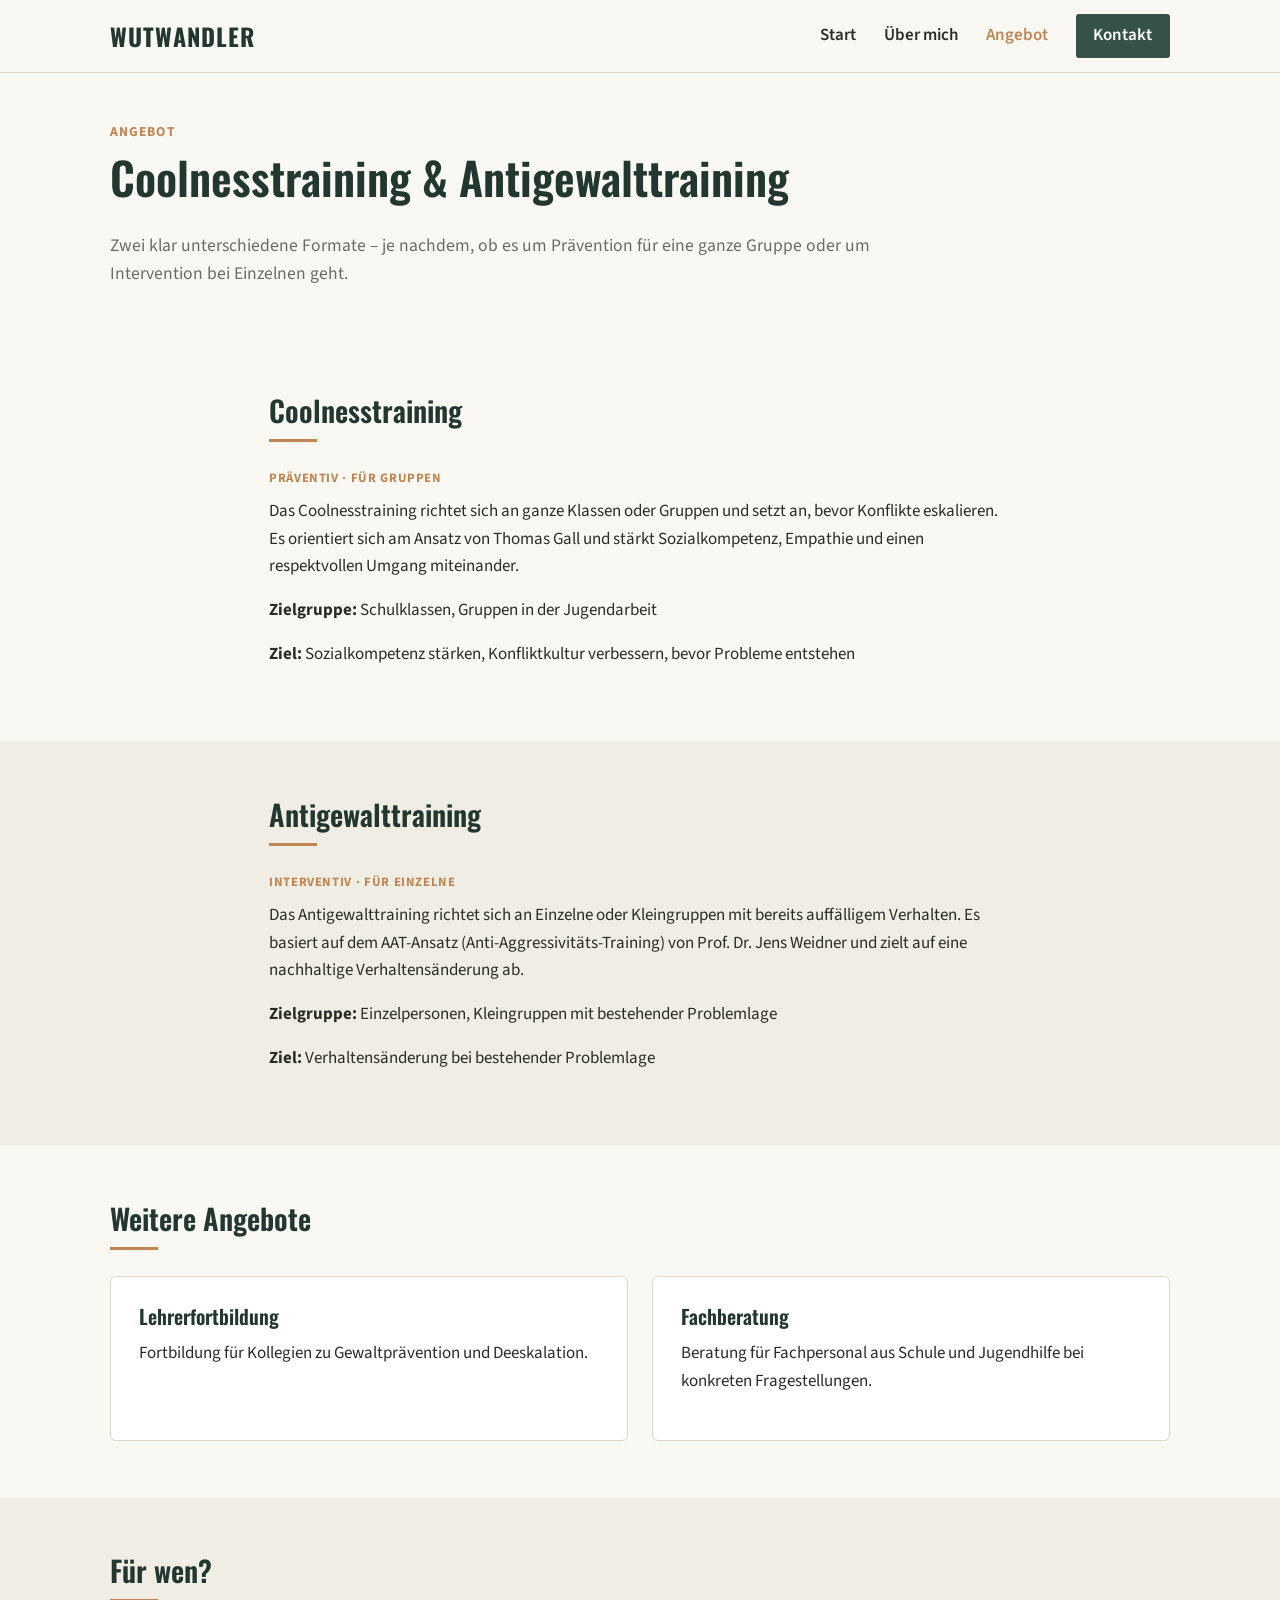
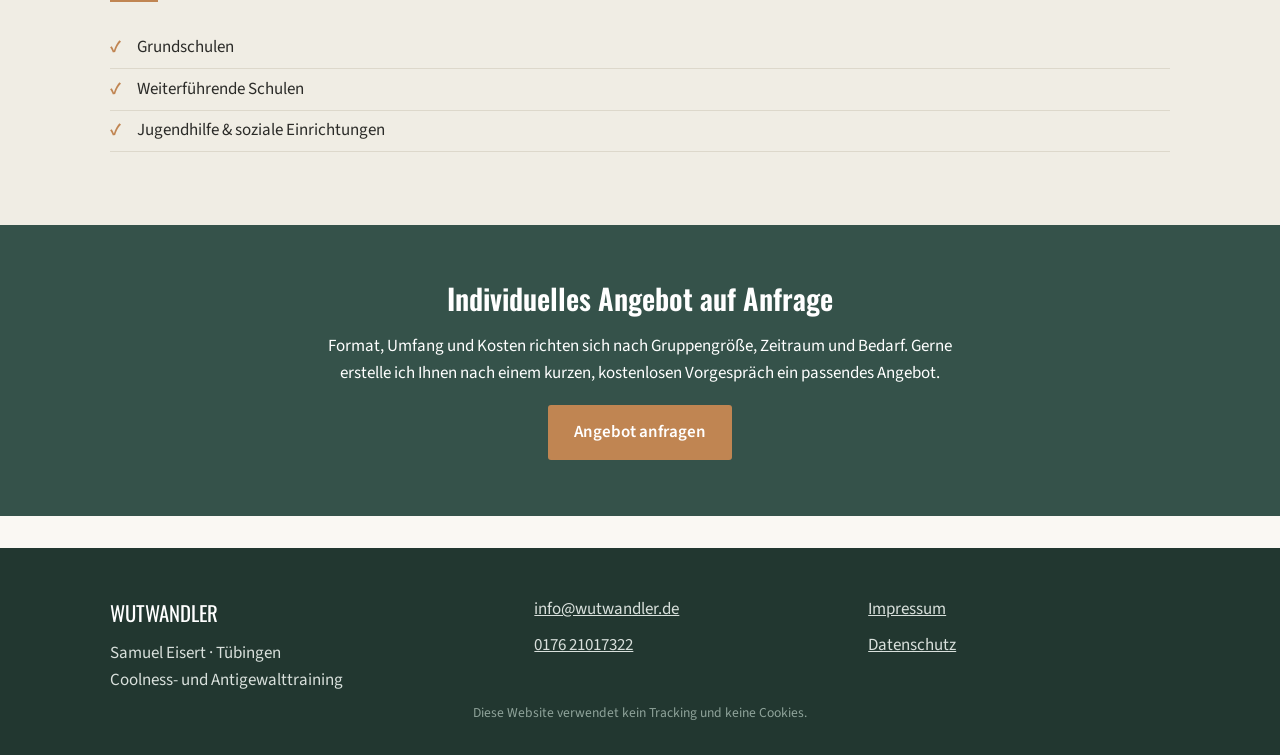
==== angebot.html @ 65e0aabd "Erste Version der Wutwandler-Webseite" ====
<!DOCTYPE html>
<html lang="de">
<head>
<meta charset="UTF-8">
<meta name="viewport" content="width=device-width, initial-scale=1.0">
<title>Angebot | Wutwandler</title>
<meta name="description" content="Coolnesstraining für Gruppen und Antigewalttraining für Einzelne – Angebote für Schulen und Jugendhilfe.">
<link rel="preconnect" href="https://fonts.googleapis.com">
<link rel="preconnect" href="https://fonts.gstatic.com" crossorigin>
<link href="https://fonts.googleapis.com/css2?family=Oswald:wght@400;500;600;700&family=Source+Sans+3:wght@400;500;600;700&display=swap" rel="stylesheet">
<link rel="stylesheet" href="css/style.css">
</head>
<body>
<header class="site-header">
  <div class="container header-inner">
    <a href="index.html" class="logo">Wutwandler</a>
    <button class="nav-toggle" aria-label="Menü öffnen" aria-expanded="false" aria-controls="primary-nav">
      <span></span><span></span><span></span>
    </button>
    <nav id="primary-nav" class="primary-nav">
      <ul>
        <li><a href="index.html">Start</a></li>
        <li><a href="ueber-mich.html">Über mich</a></li>
        <li><a href="angebot.html" class="active">Angebot</a></li>
        <li><a href="kontakt.html" class="nav-cta">Kontakt</a></li>
      </ul>
    </nav>
  </div>
</header>

<main>
  <section class="page-header">
    <div class="container">
      <p class="eyebrow">Angebot</p>
      <h1>Coolnesstraining &amp; Antigewalttraining</h1>
      <p class="page-lead">
        Zwei klar unterschiedene Formate – je nachdem, ob es um Prävention für
        eine ganze Gruppe oder um Intervention bei Einzelnen geht.
      </p>
    </div>
  </section>

  <section id="coolnesstraining" class="section">
    <div class="container offer-detail">
      <h2 class="section-title">Coolnesstraining</h2>
      <p class="offer-tag">Präventiv · für Gruppen</p>
      <p>
        Das Coolnesstraining richtet sich an ganze Klassen oder Gruppen und
        setzt an, bevor Konflikte eskalieren. Es orientiert sich am Ansatz von
        Thomas Gall und stärkt Sozialkompetenz, Empathie und einen respektvollen
        Umgang miteinander.
      </p>
      <p><strong>Zielgruppe:</strong> Schulklassen, Gruppen in der Jugendarbeit</p>
      <p><strong>Ziel:</strong> Sozialkompetenz stärken, Konfliktkultur verbessern, bevor Probleme entstehen</p>
    </div>
  </section>

  <section id="antigewalttraining" class="section section-alt">
    <div class="container offer-detail">
      <h2 class="section-title">Antigewalttraining</h2>
      <p class="offer-tag">Interventiv · für Einzelne</p>
      <p>
        Das Antigewalttraining richtet sich an Einzelne oder Kleingruppen mit
        bereits auffälligem Verhalten. Es basiert auf dem AAT-Ansatz
        (Anti-Aggressivitäts-Training) von Prof. Dr. Jens Weidner und zielt auf
        eine nachhaltige Verhaltensänderung ab.
      </p>
      <p><strong>Zielgruppe:</strong> Einzelpersonen, Kleingruppen mit bestehender Problemlage</p>
      <p><strong>Ziel:</strong> Verhaltensänderung bei bestehender Problemlage</p>
    </div>
  </section>

  <section class="section">
    <div class="container">
      <h2 class="section-title">Weitere Angebote</h2>
      <div class="offer-grid">
        <div class="offer-card">
          <h3>Lehrerfortbildung</h3>
          <p>Fortbildung für Kollegien zu Gewaltprävention und Deeskalation.</p>
        </div>
        <div class="offer-card">
          <h3>Fachberatung</h3>
          <p>Beratung für Fachpersonal aus Schule und Jugendhilfe bei konkreten Fragestellungen.</p>
        </div>
      </div>
    </div>
  </section>

  <section class="section section-alt">
    <div class="container">
      <h2 class="section-title">Für wen?</h2>
      <ul class="check-list">
        <li>Grundschulen</li>
        <li>Weiterführende Schulen</li>
        <li>Jugendhilfe &amp; soziale Einrichtungen</li>
      </ul>
    </div>
  </section>

  <section class="section cta-band">
    <div class="container cta-inner">
      <h2>Individuelles Angebot auf Anfrage</h2>
      <p>
        Format, Umfang und Kosten richten sich nach Gruppengröße, Zeitraum und
        Bedarf. Gerne erstelle ich Ihnen nach einem kurzen, kostenlosen
        Vorgespräch ein passendes Angebot.
      </p>
      <a href="kontakt.html" class="btn btn-primary">Angebot anfragen</a>
    </div>
  </section>
</main>

<footer class="site-footer">
  <div class="container footer-inner">
    <div class="footer-brand">
      <p class="footer-logo">Wutwandler</p>
      <p>Samuel Eisert · Tübingen<br>Coolness- und Antigewalttraining</p>
    </div>
    <div class="footer-contact">
      <p class="js-email"></p>
      <p class="js-phone"></p>
    </div>
    <div class="footer-legal">
      <p><a href="impressum.html">Impressum</a></p>
      <p><a href="datenschutz.html">Datenschutz</a></p>
    </div>
  </div>
  <p class="footer-note">Diese Website verwendet kein Tracking und keine Cookies.</p>
</footer>

<script src="js/main.js"></script>
</body>
</html>
---- css/style.css ----
/* ---------- Fonts & Reset ---------- */

*,
*::before,
*::after {
  box-sizing: border-box;
}

:root {
  --color-primary: #35524a;
  --color-primary-dark: #223730;
  --color-accent: #c08552;
  --color-bg: #faf8f3;
  --color-bg-alt: #f0ede4;
  --color-text: #2b2b28;
  --color-muted: #6b6b63;
  --color-border: #ddd8cb;

  --font-heading: "Oswald", sans-serif;
  --font-body: "Source Sans 3", sans-serif;

  --container-width: 1100px;
}

html {
  scroll-behavior: smooth;
}

body {
  margin: 0;
  font-family: var(--font-body);
  color: var(--color-text);
  background: var(--color-bg);
  line-height: 1.6;
  font-size: 1.0625rem;
}

h1,
h2,
h3 {
  font-family: var(--font-heading);
  font-weight: 600;
  line-height: 1.2;
  margin: 0 0 0.6em;
  color: var(--color-primary-dark);
}

h1 {
  font-size: clamp(2rem, 5vw, 2.8rem);
}

h2 {
  font-size: clamp(1.4rem, 3vw, 1.8rem);
}

p {
  margin: 0 0 1em;
}

a {
  color: var(--color-primary);
}

ul,
ol {
  padding-left: 1.2em;
}

img {
  max-width: 100%;
  display: block;
}

.container {
  width: 100%;
  max-width: var(--container-width);
  margin: 0 auto;
  padding: 0 1.25rem;
}

/* ---------- Header / Nav ---------- */

.site-header {
  position: sticky;
  top: 0;
  z-index: 50;
  background: var(--color-bg);
  border-bottom: 1px solid var(--color-border);
}

.header-inner {
  display: flex;
  align-items: center;
  justify-content: space-between;
  padding-top: 0.9rem;
  padding-bottom: 0.9rem;
}

.logo {
  font-family: var(--font-heading);
  font-size: 1.5rem;
  font-weight: 700;
  text-transform: uppercase;
  letter-spacing: 0.04em;
  color: var(--color-primary-dark);
  text-decoration: none;
}

.nav-toggle {
  display: flex;
  flex-direction: column;
  justify-content: space-between;
  width: 26px;
  height: 18px;
  background: none;
  border: none;
  cursor: pointer;
  padding: 0;
}

.nav-toggle span {
  display: block;
  height: 2px;
  background: var(--color-primary-dark);
  border-radius: 1px;
}

.primary-nav {
  display: none;
  width: 100%;
}

.primary-nav.is-open {
  display: block;
}

.primary-nav ul {
  list-style: none;
  margin: 1rem 0 0;
  padding: 0;
  display: flex;
  flex-direction: column;
  gap: 0.25rem;
}

.primary-nav a {
  display: block;
  padding: 0.6rem 0;
  text-decoration: none;
  color: var(--color-text);
  font-weight: 600;
  border-bottom: 1px solid var(--color-border);
}

.primary-nav a.active {
  color: var(--color-accent);
}

.primary-nav a.nav-cta {
  color: var(--color-primary);
}

@media (min-width: 768px) {
  .header-inner {
    flex-wrap: nowrap;
  }

  .nav-toggle {
    display: none;
  }

  .primary-nav {
    display: block;
    width: auto;
  }

  .primary-nav ul {
    flex-direction: row;
    align-items: center;
    gap: 1.75rem;
    margin: 0;
  }

  .primary-nav a {
    padding: 0;
    border-bottom: none;
  }

  .primary-nav a.nav-cta {
    padding: 0.5rem 1.1rem;
    background: var(--color-primary);
    color: #fff;
    border-radius: 3px;
  }

  .primary-nav a.nav-cta:hover {
    background: var(--color-primary-dark);
  }
}

/* ---------- Buttons ---------- */

.btn {
  display: inline-block;
  padding: 0.75rem 1.5rem;
  border-radius: 3px;
  text-decoration: none;
  font-weight: 600;
  border: 2px solid transparent;
  transition: background-color 0.15s ease, color 0.15s ease;
}

.btn-primary {
  background: var(--color-primary);
  color: #fff;
}

.btn-primary:hover {
  background: var(--color-primary-dark);
}

.btn-outline {
  border-color: var(--color-primary);
  color: var(--color-primary);
}

.btn-outline:hover {
  background: var(--color-primary);
  color: #fff;
}

.link-arrow {
  display: inline-block;
  margin-top: 0.5rem;
  font-weight: 600;
  text-decoration: none;
  color: var(--color-accent);
}

/* ---------- Sections ---------- */

.section {
  padding: 3.5rem 0;
}

.section-alt {
  background: var(--color-bg-alt);
}

.section-title {
  position: relative;
  padding-bottom: 0.5rem;
}

.section-title::after {
  content: "";
  display: block;
  width: 48px;
  height: 3px;
  background: var(--color-accent);
  margin-top: 0.4em;
}

.eyebrow {
  text-transform: uppercase;
  letter-spacing: 0.08em;
  font-weight: 700;
  font-size: 0.85rem;
  color: var(--color-accent);
  margin-bottom: 0.6em;
}

/* ---------- Hero ---------- */

.hero {
  padding: 4rem 0 3rem;
}

.hero-lead {
  max-width: 46em;
  font-size: 1.15rem;
  color: var(--color-muted);
}

.hero-actions {
  display: flex;
  flex-wrap: wrap;
  gap: 1rem;
  margin-top: 1.5rem;
}

.notice-band {
  background: var(--color-bg-alt);
  border-top: 1px solid var(--color-border);
  border-bottom: 1px solid var(--color-border);
  padding: 1.5rem 0;
}

.notice-band p {
  margin: 0;
  color: var(--color-muted);
}

/* ---------- Offer cards ---------- */

.offer-grid {
  display: grid;
  gap: 1.5rem;
  grid-template-columns: 1fr;
}

@media (min-width: 700px) {
  .offer-grid {
    grid-template-columns: 1fr 1fr;
  }
}

.offer-card {
  background: #fff;
  border: 1px solid var(--color-border);
  border-radius: 6px;
  padding: 1.75rem;
}

.offer-tag {
  text-transform: uppercase;
  letter-spacing: 0.05em;
  font-size: 0.8rem;
  font-weight: 700;
  color: var(--color-accent);
  margin-bottom: 0.8em;
}

.offer-detail {
  max-width: 46em;
}

/* ---------- Region block ---------- */

.region-block {
  display: grid;
  gap: 2rem;
  grid-template-columns: 1fr;
}

@media (min-width: 700px) {
  .region-block {
    grid-template-columns: 1fr 1fr;
  }
}

.check-list {
  list-style: none;
  padding: 0;
}

.check-list li {
  padding: 0.4em 0 0.4em 1.6em;
  position: relative;
  border-bottom: 1px solid var(--color-border);
}

.check-list li::before {
  content: "\2713";
  position: absolute;
  left: 0;
  color: var(--color-accent);
  font-weight: 700;
}

/* ---------- CTA band ---------- */

.cta-band {
  background: var(--color-primary);
  color: #fff;
  text-align: center;
}

.cta-band h2 {
  color: #fff;
}

.cta-inner {
  max-width: 40em;
}

.cta-band .btn-primary {
  background: var(--color-accent);
}

.cta-band .btn-primary:hover {
  background: #a86f42;
}

/* ---------- Page header ---------- */

.page-header {
  padding: 3rem 0 2rem;
}

.page-lead {
  max-width: 46em;
  color: var(--color-muted);
  font-size: 1.1rem;
}

/* ---------- About page ---------- */

.about-grid {
  display: grid;
  gap: 2rem;
  grid-template-columns: 1fr;
}

@media (min-width: 700px) {
  .about-grid {
    grid-template-columns: 260px 1fr;
  }
}

.about-photo-placeholder {
  background: var(--color-bg-alt);
  border: 1px dashed var(--color-border);
  border-radius: 6px;
  aspect-ratio: 3 / 4;
  display: flex;
  align-items: center;
  justify-content: center;
  color: var(--color-muted);
  font-size: 0.9rem;
}

.timeline {
  list-style: none;
  padding: 0;
  margin: 0 0 1.5em;
}

.timeline li {
  padding: 0.75em 0;
  border-bottom: 1px solid var(--color-border);
}

.timeline li:last-child {
  border-bottom: none;
}

.timeline-date {
  display: block;
  font-weight: 700;
  color: var(--color-accent);
  font-size: 0.85rem;
  text-transform: uppercase;
  letter-spacing: 0.04em;
  margin-bottom: 0.3em;
}

.timeline p {
  margin: 0;
}

/* ---------- Process list ---------- */

.process-list {
  list-style: none;
  margin: 0;
  padding: 0;
  display: flex;
  flex-direction: column;
  gap: 1.5rem;
}

.process-list li {
  display: flex;
  gap: 1.25rem;
  align-items: flex-start;
}

.process-number {
  flex: none;
  width: 42px;
  height: 42px;
  border-radius: 50%;
  background: var(--color-primary);
  color: #fff;
  font-family: var(--font-heading);
  font-weight: 700;
  display: flex;
  align-items: center;
  justify-content: center;
}

.process-list h3 {
  margin: 0 0 0.2em;
}

.process-list p {
  margin: 0;
  color: var(--color-muted);
}

/* ---------- Contact page ---------- */

.contact-grid {
  display: grid;
  gap: 2rem;
  grid-template-columns: 1fr;
}

@media (min-width: 700px) {
  .contact-grid {
    grid-template-columns: 1.1fr 0.9fr;
  }
}

.contact-card {
  background: #fff;
  border: 1px solid var(--color-border);
  border-radius: 6px;
  padding: 1.75rem;
}

.contact-list {
  margin: 0 0 1.5em;
}

.contact-list > div {
  display: flex;
  justify-content: space-between;
  gap: 1rem;
  padding: 0.5em 0;
  border-bottom: 1px solid var(--color-border);
}

.contact-list dt {
  color: var(--color-muted);
  font-weight: 600;
}

.contact-list dd {
  margin: 0;
  text-align: right;
}

.contact-note {
  color: var(--color-muted);
}

/* ---------- Legal pages ---------- */

.legal-content {
  max-width: 46em;
}

.legal-hint {
  background: var(--color-bg-alt);
  border-left: 3px solid var(--color-accent);
  padding: 1em 1.25em;
  color: var(--color-muted);
  font-size: 0.95rem;
}

/* ---------- Footer ---------- */

.site-footer {
  background: var(--color-primary-dark);
  color: #d9e0dc;
  padding: 3rem 0 1.5rem;
  margin-top: 2rem;
}

.footer-inner {
  display: grid;
  gap: 2rem;
  grid-template-columns: 1fr;
}

@media (min-width: 700px) {
  .footer-inner {
    grid-template-columns: 1.3fr 1fr 1fr;
  }
}

.footer-logo {
  font-family: var(--font-heading);
  font-size: 1.3rem;
  text-transform: uppercase;
  color: #fff;
  margin-bottom: 0.4em;
}

.site-footer a {
  color: #d9e0dc;
}

.site-footer p {
  margin: 0 0 0.5em;
}

.footer-note {
  text-align: center;
  font-size: 0.85rem;
  color: #8fa39a;
  margin: 2rem 0 0;
}
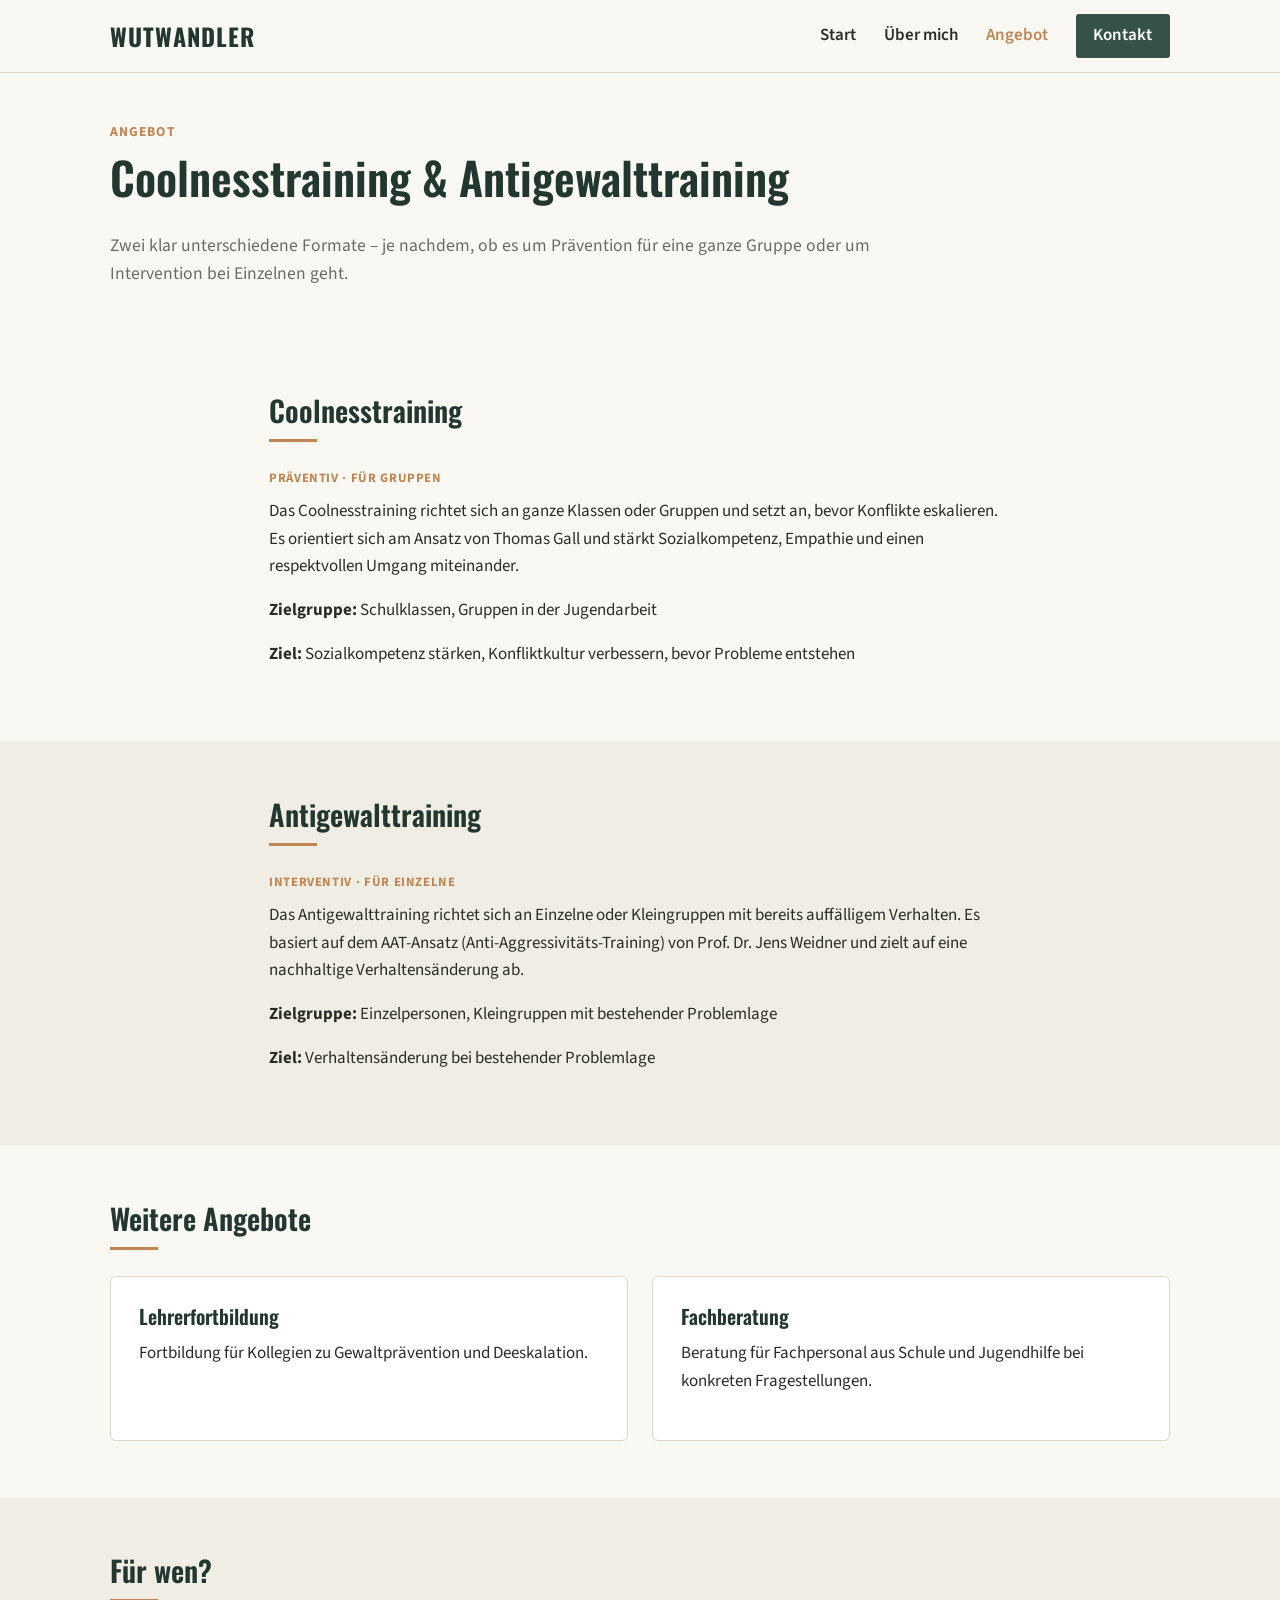
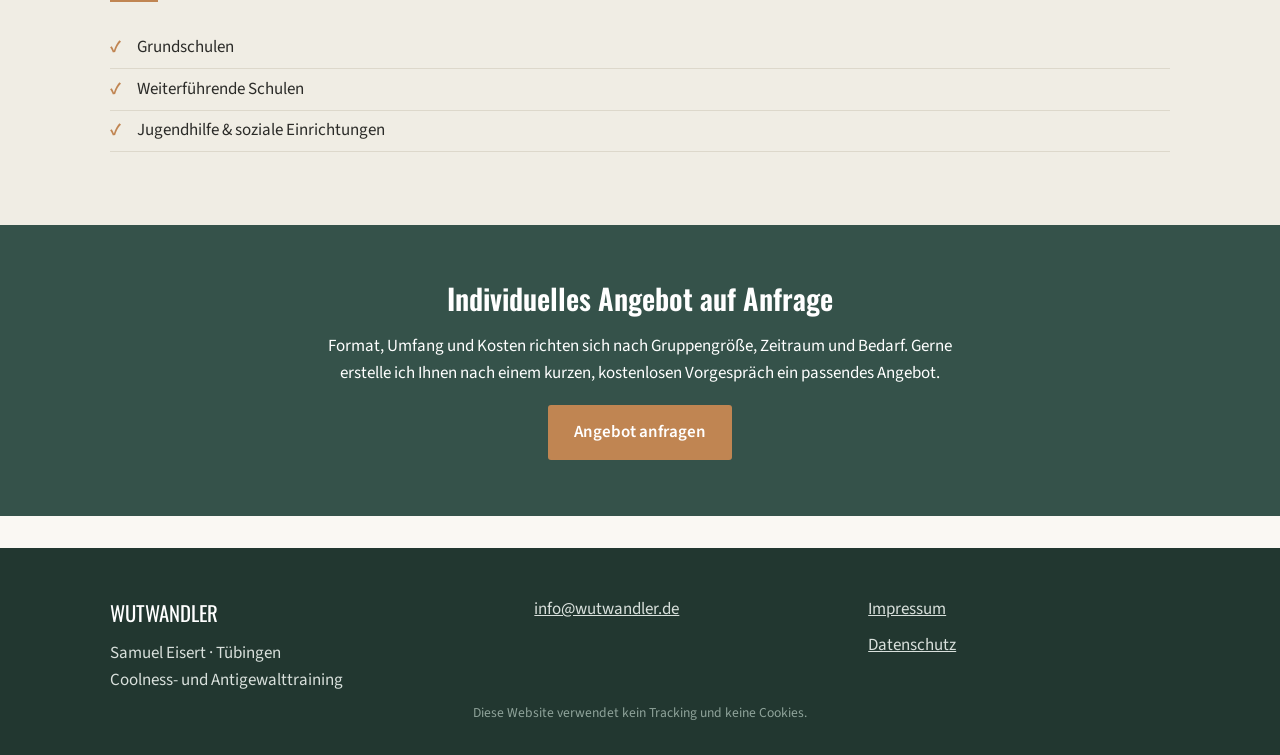
==== commit 0562aa5c: "Website aktualisiert" ====
--- a/angebot.html
+++ b/angebot.html
@@ -118,7 +118,6 @@
     </div>
     <div class="footer-contact">
       <p class="js-email"></p>
-      <p class="js-phone"></p>
     </div>
     <div class="footer-legal">
       <p><a href="impressum.html">Impressum</a></p>
